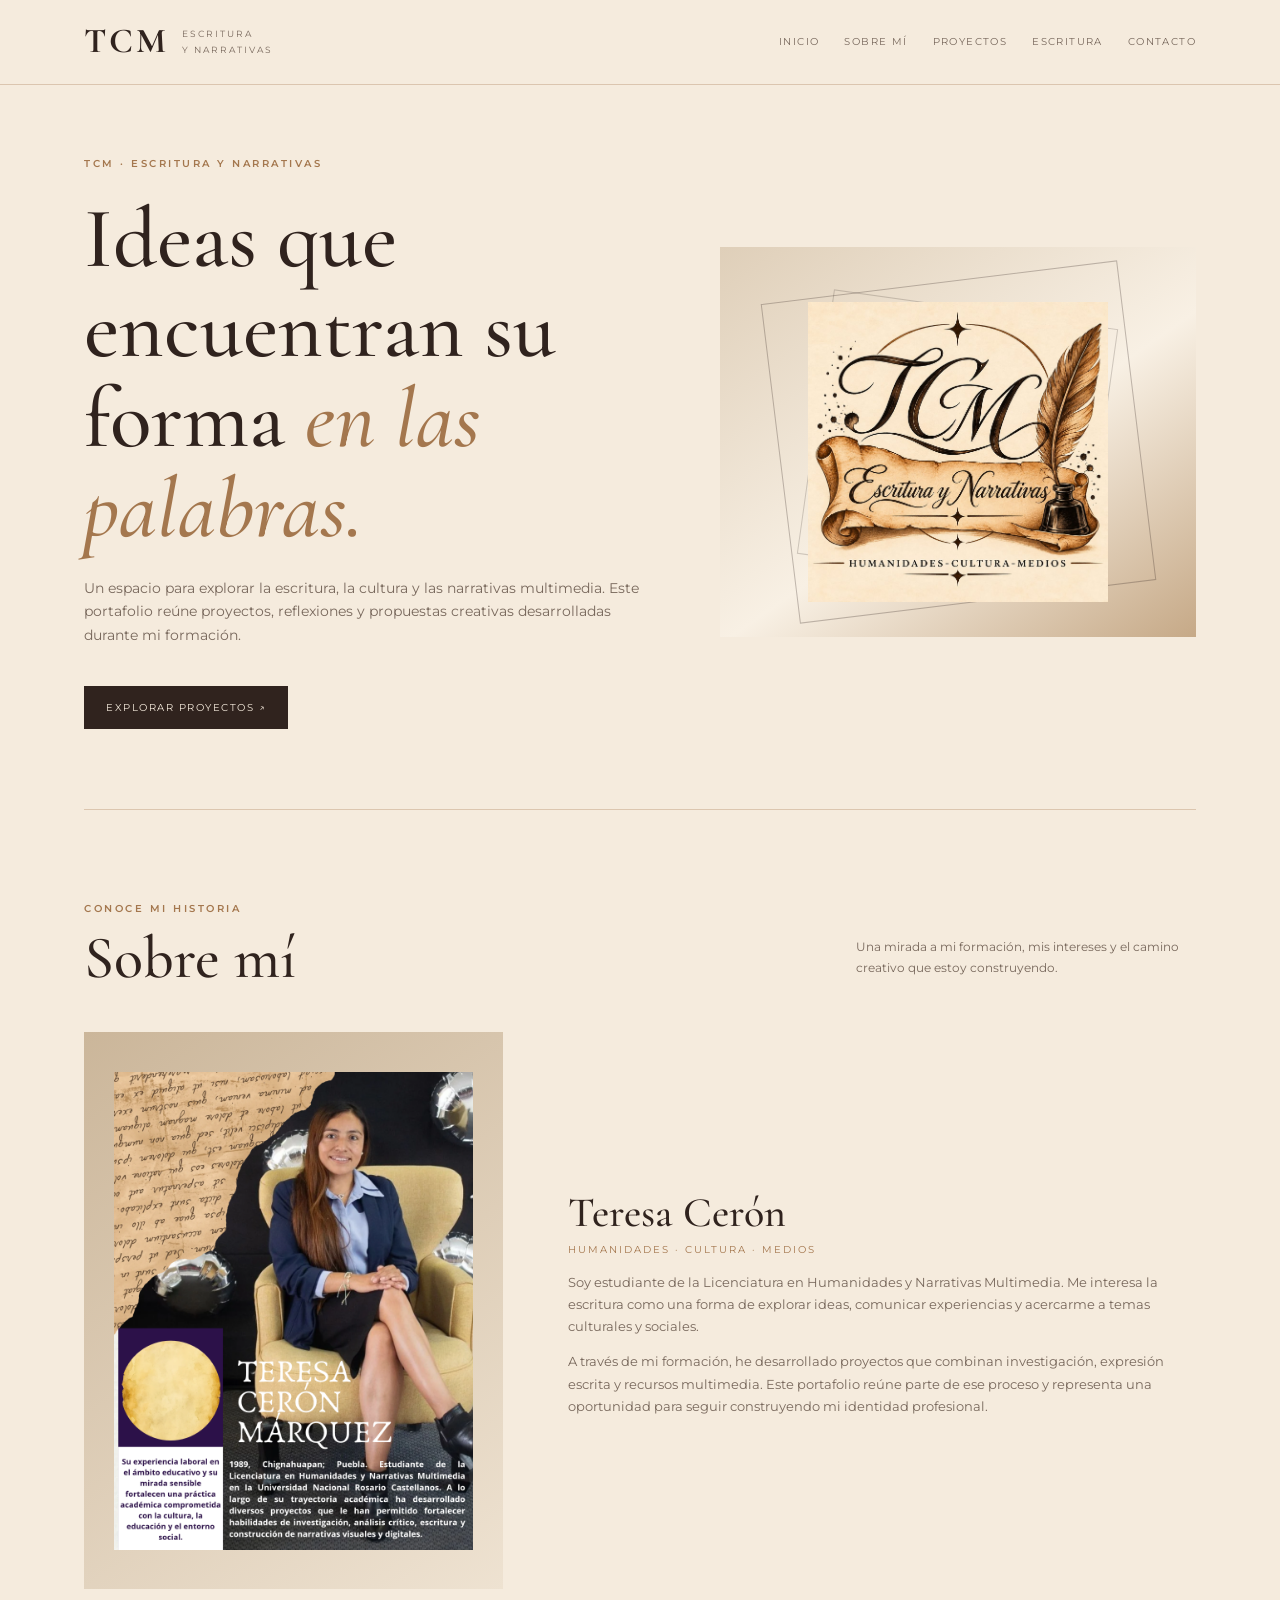
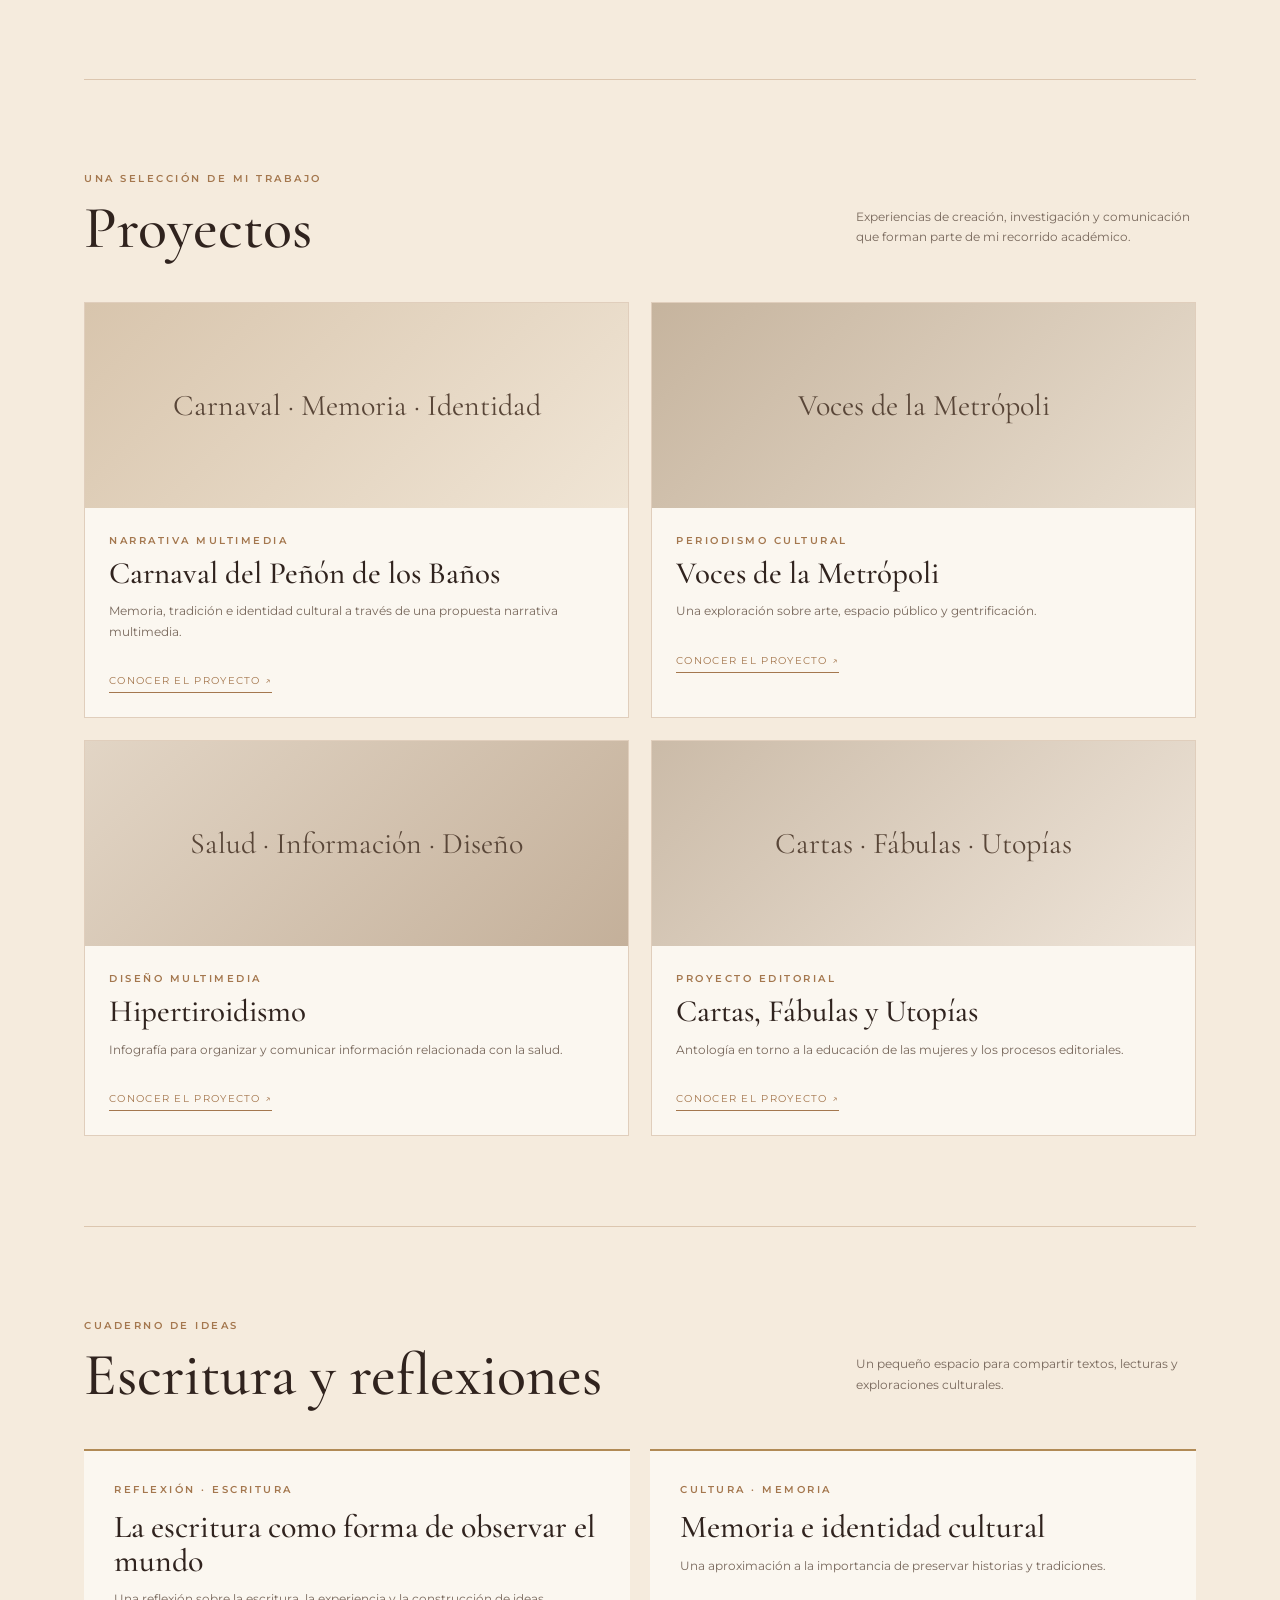
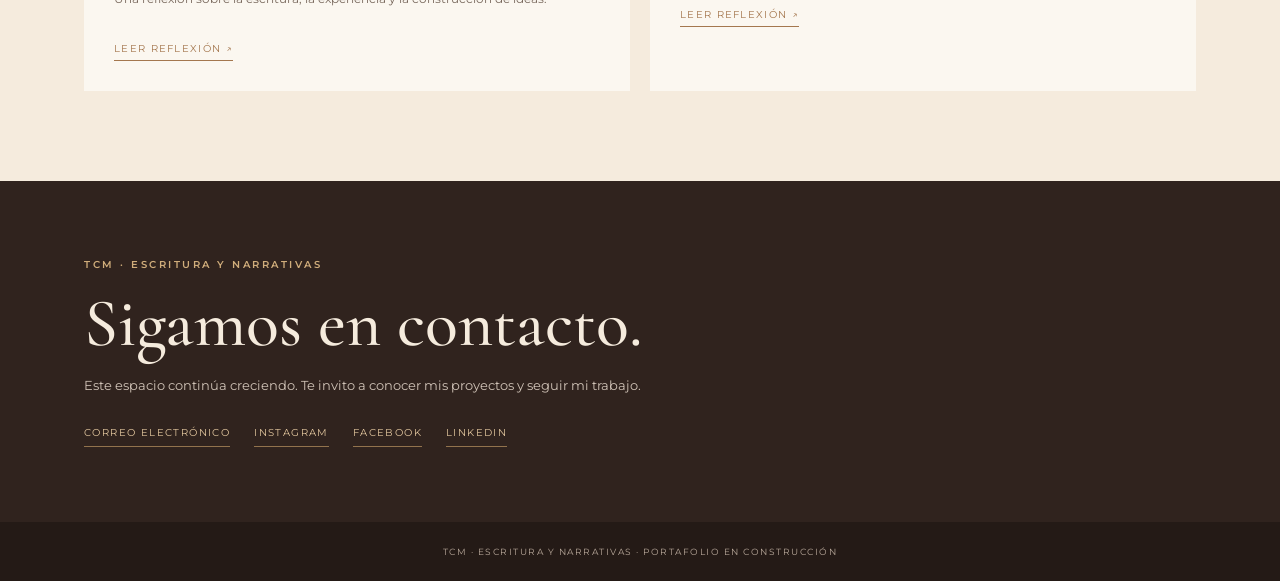
==== Index.html @ 28eb54e8 "first commit" ====
<!DOCTYPE html>
<html lang="es">
<head>
<meta charset="UTF-8">
<meta name="viewport" content="width=device-width, initial-scale=1.0">
<title>TCM | Escritura y Narrativas</title>

<link href="https://fonts.googleapis.com/css2?family=Cormorant+Garamond:wght@400;500;600;700&family=Montserrat:wght@300;400;500;600&display=swap" rel="stylesheet">

<style>
:root {
    --ivory: #F5EBDD;
    --paper: #FBF7F0;
    --ink: #30231E;
    --sepia: #A4774E;
    --gold: #B18A55;
    --muted: #78685C;
    --line: rgba(164,119,78,.32);
}

* {
    box-sizing: border-box;
}

html {
    scroll-behavior: smooth;
}

body {
    margin: 0;
    background: var(--ivory);
    color: var(--ink);
    font-family: 'Montserrat', sans-serif;
    line-height: 1.7;
}

a {
    color: inherit;
    text-decoration: none;
}

.site {
    max-width: 1180px;
    margin: auto;
    padding: 0 34px;
}

/* ENCABEZADO */

header {
    position: sticky;
    top: 0;
    z-index: 10;
    background: rgba(245,235,221,.96);
    border-bottom: 1px solid var(--line);
}

.nav {
    max-width: 1180px;
    margin: auto;
    min-height: 78px;
    padding: 12px 34px;
    display: flex;
    align-items: center;
    justify-content: space-between;
    gap: 24px;
}

.brand {
    display: flex;
    align-items: center;
    gap: 13px;
}

.monogram {
    font-family: 'Cormorant Garamond', serif;
    font-size: 35px;
    font-weight: 700;
    letter-spacing: 3px;
}

.brand small {
    display: block;
    color: var(--muted);
    font-size: 9px;
    letter-spacing: 2px;
    text-transform: uppercase;
}

nav {
    display: flex;
    gap: 25px;
    flex-wrap: wrap;
}

nav a {
    font-size: 10px;
    letter-spacing: 1.4px;
    text-transform: uppercase;
    color: var(--muted);
}

nav a:hover {
    color: var(--sepia);
}

/* PORTADA */

.hero {
    min-height: 570px;
    display: grid;
    grid-template-columns: 1.1fr .9fr;
    align-items: center;
    gap: 55px;
    padding: 70px 0 80px;
}

.eyebrow, .tag {
    font-size: 10px;
    letter-spacing: 2.5px;
    text-transform: uppercase;
    color: var(--sepia);
    font-weight: 600;
}

h1, h2, h3 {
    font-family: 'Cormorant Garamond', serif;
    font-weight: 500;
    line-height: 1.05;
}

h1 {
    font-size: clamp(52px, 7vw, 86px);
    margin: 22px 0;
}

h1 em {
    color: var(--sepia);
}

.lead {
    max-width: 570px;
    color: var(--muted);
    font-size: 14px;
}

.button {
    display: inline-block;
    margin-top: 24px;
    padding: 13px 22px;
    background: var(--ink);
    color: var(--ivory);
    font-size: 10px;
    letter-spacing: 1.5px;
    text-transform: uppercase;
}

.button:hover {
    background: var(--sepia);
}

.hero-art {
    min-height: 390px;
    position: relative;
    display: flex;
    align-items: center;
    justify-content: center;
    background: linear-gradient(145deg,#dfcfb9,#f8f0e4 55%,#c6a987);
}

.hero-art:before {
    content: "";
    position: absolute;
    width: 75%;
    height: 82%;
    border: 1px solid rgba(48,35,30,.28);
    transform: rotate(-7deg);
}

.hero-art:after {
    content: "";
    position: absolute;
    width: 60%;
    height: 68%;
    border: 1px solid rgba(48,35,30,.2);
    transform: rotate(8deg);
}

.art-copy {
    position: relative;
    z-index: 1;
    text-align: center;
    font-family: 'Cormorant Garamond', serif;
}

.art-copy strong {
    display: block;
    font-size: 86px;
    font-weight: 400;
    letter-spacing: 5px;
}

.art-copy span {
    font-size: 11px;
    letter-spacing: 4px;
    text-transform: uppercase;
}

/* SECCIONES */

section {
    padding: 90px 0;
    border-top: 1px solid var(--line);
    scroll-margin-top: 90px;
}

.section-head {
    display: flex;
    align-items: end;
    justify-content: space-between;
    gap: 25px;
    margin-bottom: 42px;
}

.section-head h2 {
    font-size: 60px;
    margin: 10px 0 0;
}

.section-note {
    max-width: 340px;
    color: var(--muted);
    font-size: 12px;
}

/* SOBRE MI */

.about-grid {
    display: grid;
    grid-template-columns: .8fr 1.2fr;
    gap: 65px;
    align-items: center;
}

.portrait {
    min-height: 350px;
    background: linear-gradient(145deg,#cbb69a,#eee2d1);
    display: grid;
    place-items: center;
    text-align: center;
    padding: 30px;
    color: #6c5541;
}

.portrait span {
    font-family: 'Cormorant Garamond', serif;
    font-size: 32px;
}

.portrait small {
    display: block;
    font-size: 9px;
    letter-spacing: 2px;
    text-transform: uppercase;
}

.about-copy h3 {
    font-size: 42px;
    margin: 0 0 6px;
}

.about-copy .role {
    font-size: 10px;
    letter-spacing: 2px;
    text-transform: uppercase;
    color: var(--sepia);
}

.about-copy p {
    font-size: 13px;
    color: var(--muted);
}

/* PROYECTOS */

.projects {
    display: grid;
    grid-template-columns: repeat(2,1fr);
    gap: 22px;
}

.project {
    background: var(--paper);
    border: 1px solid var(--line);
    transition: .25s;
}

.project:hover {
    transform: translateY(-5px);
    box-shadow: 0 14px 35px rgba(48,35,30,.08);
}

.project-image {
    height: 205px;
    display: grid;
    place-items: center;
    text-align: center;
    padding: 20px;
    background: linear-gradient(135deg,#d8c5ad,#f0e5d5);
    color: #594638;
}

.project:nth-child(2) .project-image {
    background: linear-gradient(135deg,#c6b49e,#e8ddce);
}

.project:nth-child(3) .project-image {
    background: linear-gradient(135deg,#e2d5c5,#c4b09a);
}

.project:nth-child(4) .project-image {
    background: linear-gradient(135deg,#cbbba8,#eee4d8);
}

.project-image span {
    font-family: 'Cormorant Garamond', serif;
    font-size: 30px;
}

.project-body {
    padding: 24px;
}

.project-body h3 {
    font-size: 31px;
    margin: 8px 0;
}

.project-body p {
    font-size: 12px;
    color: var(--muted);
}

.project-link {
    display: inline-block;
    margin-top: 18px;
    font-size: 10px;
    letter-spacing: 1.3px;
    text-transform: uppercase;
    color: var(--sepia);
    border-bottom: 1px solid var(--sepia);
    padding-bottom: 3px;
}

/* ESCRITURA */

.writing-grid {
    display: grid;
    grid-template-columns: 1fr 1fr;
    gap: 20px;
}

.writing-card {
    padding: 30px;
    background: var(--paper);
    border-top: 2px solid var(--gold);
}

.writing-card h3 {
    font-size: 32px;
    margin: 12px 0;
}

.writing-card p {
    font-size: 12px;
    color: var(--muted);
}

/* CONTACTO */

.contact {
    background: var(--ink);
    color: var(--ivory);
    padding: 75px 0;
    border: none;
}

.contact .eyebrow {
    color: #d0ad7b;
}

.contact h2 {
    font-size: 68px;
    margin: 15px 0;
}

.contact p {
    max-width: 560px;
    color: #d1c4b8;
    font-size: 13px;
}

.contact-links {
    display: flex;
    gap: 24px;
    flex-wrap: wrap;
    margin-top: 28px;
}

.contact-links a {
    font-size: 10px;
    letter-spacing: 1.4px;
    text-transform: uppercase;
    color: #e2c69e;
    border-bottom: 1px solid #92734d;
    padding-bottom: 5px;
}

footer {
    background: #241a16;
    color: #b9a99b;
    padding: 22px 34px;
    text-align: center;
    font-size: 9px;
    letter-spacing: 1.5px;
    text-transform: uppercase;
}

/* ADAPTACION A CELULARES */

@media(max-width:760px) {

    .site {
        padding: 0 20px;
    }

    .nav {
        padding: 14px 20px;
        align-items: flex-start;
        flex-direction: column;
        gap: 12px;
    }

    nav {
        gap: 14px;
    }

    nav a {
        font-size: 9px;
    }

    .hero {
        grid-template-columns: 1fr;
        gap: 35px;
        padding-top: 55px;
    }

    .hero-art {
        min-height: 280px;
    }

    section {
        padding: 65px 0;
    }

    .section-head {
        display: block;
    }

    .section-note {
        margin-top: 15px;
    }

    .about-grid,
    .projects,
    .writing-grid {
        grid-template-columns: 1fr;
        gap: 18px;
    }

    .portrait {
        min-height: 280px;
    }

    .contact {
        padding: 60px 0;
    }

    .contact h2 {
        font-size: 48px;
    }
}
</style>
</head>

<body>

<header>
    <div class="nav">

        <a class="brand" href="#inicio">
            <span class="monogram">TCM</span>

            <span>
                <small>Escritura</small>
                <small>y Narrativas</small>
            </span>
        </a>

        <nav>
            <a href="#inicio">Inicio</a>
            <a href="#sobre-mi">Sobre mí</a>
            <a href="#proyectos">Proyectos</a>
            <a href="#escritura">Escritura</a>
            <a href="#contacto">Contacto</a>
        </nav>

    </div>
</header>

<main>

<div class="site">

    <!-- PORTADA -->

    <section class="hero" id="inicio" style="border-top:0">

        <div>

            <div class="eyebrow">
                TCM · Escritura y Narrativas
            </div>

            <h1>
                Ideas que encuentran su forma
                <em>en las palabras.</em>
            </h1>

            <p class="lead">
                Un espacio para explorar la escritura, la cultura y
                las narrativas multimedia. Este portafolio reúne
                proyectos, reflexiones y propuestas creativas
                desarrolladas durante mi formación.
            </p>

            <a class="button" href="#proyectos">
                Explorar proyectos ↗
            </a>

        </div>

        <div class="hero-art">

            <div class="art-copy">
                <img src="Logo.jpeg" alt="Logo de TCM" style="width:300px;margin-top:30px">
            </div>

        </div>

    </section>

    <!-- SOBRE MI -->

    <section id="sobre-mi">

        <div class="section-head">

            <div>
                <div class="eyebrow">Conoce mi historia</div>
                <h2>Sobre mí</h2>
            </div>

            <p class="section-note">
                Una mirada a mi formación, mis intereses y el camino
                creativo que estoy construyendo.
            </p>

        </div>

        <div class="about-grid">

            <div class="portrait">
                <div>
                    <img src="Tere.png" alt="Soy Teresa Cerón" style="width:100%;margin-top:10px">
                </div>
            </div>

            <div class="about-copy">

                <h3>Teresa Cerón</h3>

                <div class="role">
                    Humanidades · Cultura · Medios
                </div>

                <p>
                    Soy estudiante de la Licenciatura en Humanidades
                    y Narrativas Multimedia. Me interesa la escritura
                    como una forma de explorar ideas, comunicar
                    experiencias y acercarme a temas culturales y sociales.
                </p>

                <p>
                    A través de mi formación, he desarrollado proyectos
                    que combinan investigación, expresión escrita y
                    recursos multimedia. Este portafolio reúne parte
                    de ese proceso y representa una oportunidad para
                    seguir construyendo mi identidad profesional.
                </p>

            </div>

        </div>

    </section>

    <!-- PROYECTOS -->

    <section id="proyectos">

        <div class="section-head">

            <div>
                <div class="eyebrow">Una selección de mi trabajo</div>
                <h2>Proyectos</h2>
            </div>

            <p class="section-note">
                Experiencias de creación, investigación y comunicación
                que forman parte de mi recorrido académico.
            </p>

        </div>

        <div class="projects">

            <article class="project">

                <div class="project-image">
                    <span>Carnaval · Memoria · Identidad</span>
                </div>

                <div class="project-body">

                    <div class="tag">Narrativa multimedia</div>

                    <h3>Carnaval del Peñón de los Baños</h3>

                    <p>
                        Memoria, tradición e identidad cultural a través
                        de una propuesta narrativa multimedia.
                    </p>

                    <a class="project-link" href="#contacto">
                        Conocer el proyecto ↗
                    </a>

                </div>

            </article>

            <article class="project">

                <div class="project-image">
                    <span>Voces de la Metrópoli</span>
                </div>

                <div class="project-body">

                    <div class="tag">Periodismo cultural</div>

                    <h3>Voces de la Metrópoli</h3>

                    <p>
                        Una exploración sobre arte, espacio público
                        y gentrificación.
                    </p>

                    <a class="project-link" href="#contacto">
                        Conocer el proyecto ↗
                    </a>

                </div>

            </article>

            <article class="project">

                <div class="project-image">
                    <span>Salud · Información · Diseño</span>
                </div>

                <div class="project-body">

                    <div class="tag">Diseño multimedia</div>

                    <h3>Hipertiroidismo</h3>

                    <p>
                        Infografía para organizar y comunicar información
                        relacionada con la salud.
                    </p>

                    <a class="project-link" href="#contacto">
                        Conocer el proyecto ↗
                    </a>

                </div>

            </article>

            <article class="project">

                <div class="project-image">
                    <span>Cartas · Fábulas · Utopías</span>
                </div>

                <div class="project-body">

                    <div class="tag">Proyecto editorial</div>

                    <h3>Cartas, Fábulas y Utopías</h3>

                    <p>
                        Antología en torno a la educación de las mujeres
                        y los procesos editoriales.
                    </p>

                    <a class="project-link" href="#contacto">
                        Conocer el proyecto ↗
                    </a>

                </div>

            </article>

        </div>

    </section>

    <!-- ESCRITURA -->

    <section id="escritura">

        <div class="section-head">

            <div>
                <div class="eyebrow">Cuaderno de ideas</div>
                <h2>Escritura y reflexiones</h2>
            </div>

            <p class="section-note">
                Un pequeño espacio para compartir textos, lecturas
                y exploraciones culturales.
            </p>

        </div>

        <div class="writing-grid">

            <article class="writing-card">

                <div class="tag">Reflexión · Escritura</div>

                <h3>
                    La escritura como forma de observar el mundo
                </h3>

                <p>
                    Una reflexión sobre la escritura, la experiencia
                    y la construcción de ideas.
                </p>

                <a class="project-link" href="#contacto">
                    Leer reflexión ↗
                </a>

            </article>

            <article class="writing-card">

                <div class="tag">Cultura · Memoria</div>

                <h3>Memoria e identidad cultural</h3>

                <p>
                    Una aproximación a la importancia de preservar
                    historias y tradiciones.
                </p>

                <a class="project-link" href="#contacto">
                    Leer reflexión ↗
                </a>

            </article>

        </div>

    </section>

</div>

<!-- CONTACTO -->

<section class="contact" id="contacto">

    <div class="site">

        <div class="eyebrow">
            TCM · Escritura y Narrativas
        </div>

        <h2>Sigamos en contacto.</h2>

        <p>
            Este espacio continúa creciendo. Te invito a conocer
            mis proyectos y seguir mi trabajo.
        </p>

        <div class="contact-links">

            <a href="mailto:tu-correo@ejemplo.com">
                Correo electrónico
            </a>

            <a href="https://www.instagram.com/tc.escrituraynarrativas?obrf=aGNmbGFueHA2bThx" target="_blank">
                Instagram
            </a>

            <a href="https://www.facebook.com/share/1CXca2A3w5/" target="_blank">
                Facebook
            </a>

            <a href="https://www.linkedin.com/in/tcm-escritura-y-narrativas-05722b448" target="_blank">
                LinkedIn
            </a>

        </div>

    </div>

</section>

</main>

<footer>
    TCM · Escritura y Narrativas · Portafolio en construcción
</footer>

</body>
</html>
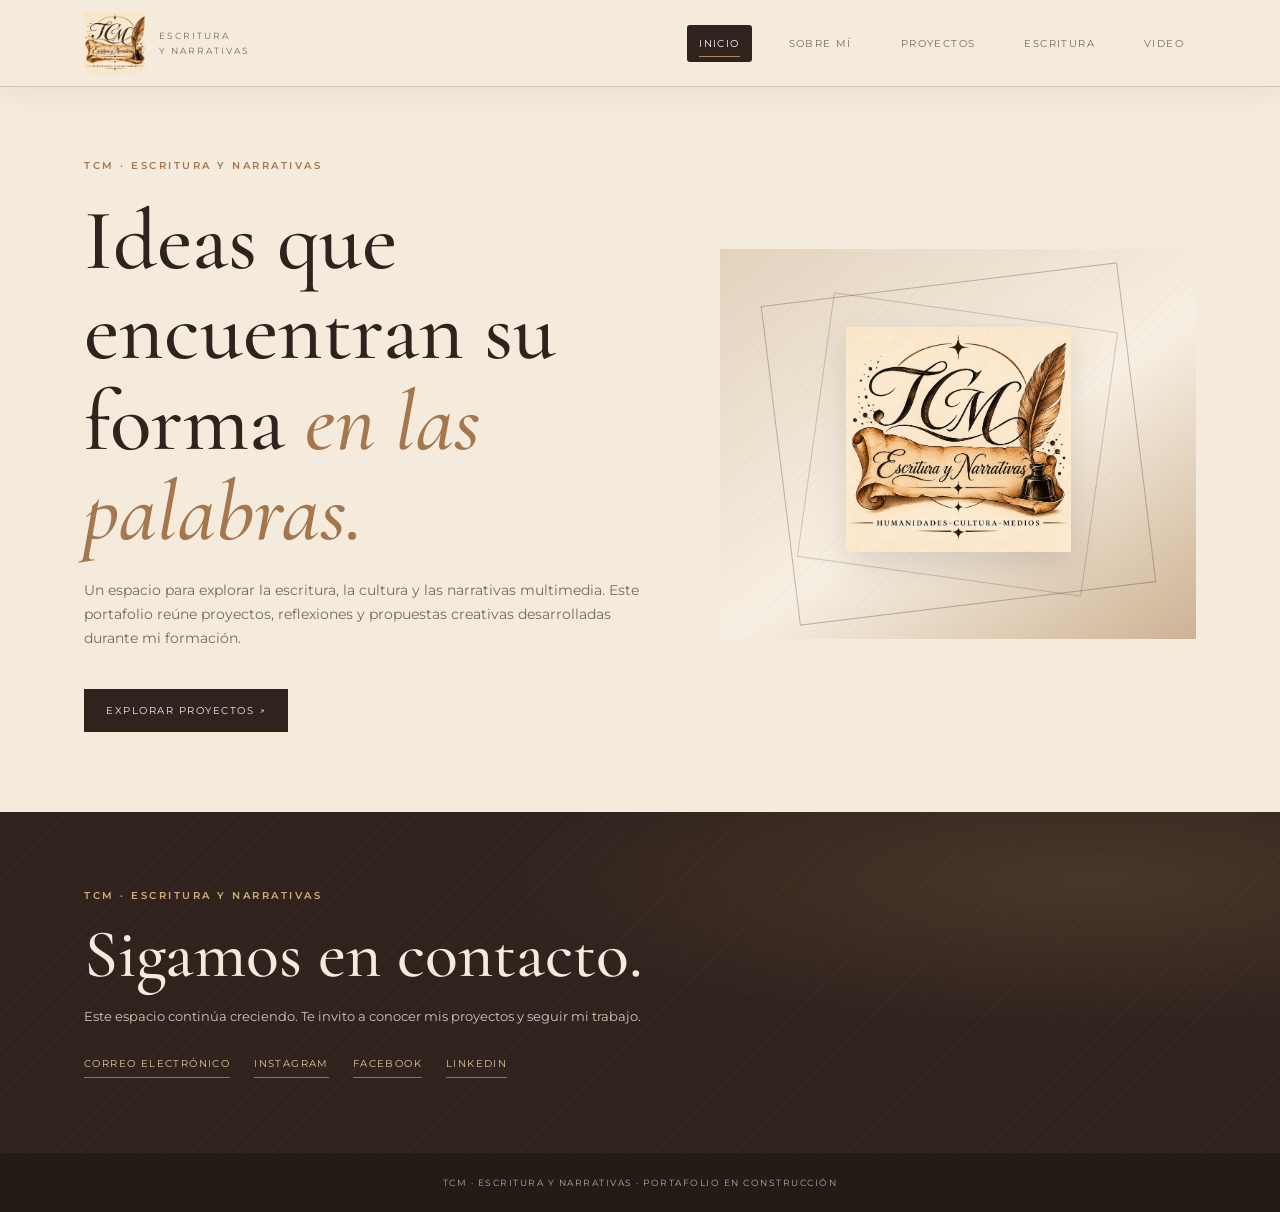
==== commit e67c550d: "UPDATE PAGE" ====
--- a/Index.html
+++ b/Index.html
@@ -7,516 +7,26 @@
 <title>TCM | Escritura y Narrativas</title>
 
 <link href="https://fonts.googleapis.com/css2?family=Cormorant+Garamond:wght@400;500;600;700&family=Montserrat:wght@300;400;500;600&display=swap" rel="stylesheet">
-
-<style>
-:root {
-    --ivory: #F5EBDD;
-    --paper: #FBF7F0;
-    --ink: #30231E;
-    --sepia: #A4774E;
-    --gold: #B18A55;
-    --muted: #78685C;
-    --line: rgba(164,119,78,.32);
-}
-
-* {
-    box-sizing: border-box;
-}
-
-html {
-    scroll-behavior: smooth;
-}
-
-body {
-    margin: 0;
-    background: var(--ivory);
-    color: var(--ink);
-    font-family: 'Montserrat', sans-serif;
-    line-height: 1.7;
-}
-
-a {
-    color: inherit;
-    text-decoration: none;
-}
-
-.site {
-    max-width: 1180px;
-    margin: auto;
-    padding: 0 34px;
-}
-
-/* ENCABEZADO */
-
-header {
-    position: sticky;
-    top: 0;
-    z-index: 10;
-    background: rgba(245,235,221,.96);
-    border-bottom: 1px solid var(--line);
-}
-
-.nav {
-    max-width: 1180px;
-    margin: auto;
-    min-height: 78px;
-    padding: 12px 34px;
-    display: flex;
-    align-items: center;
-    justify-content: space-between;
-    gap: 24px;
-}
-
-.brand {
-    display: flex;
-    align-items: center;
-    gap: 13px;
-}
-
-.monogram {
-    font-family: 'Cormorant Garamond', serif;
-    font-size: 35px;
-    font-weight: 700;
-    letter-spacing: 3px;
-}
-
-.brand small {
-    display: block;
-    color: var(--muted);
-    font-size: 9px;
-    letter-spacing: 2px;
-    text-transform: uppercase;
-}
-
-nav {
-    display: flex;
-    gap: 25px;
-    flex-wrap: wrap;
-}
-
-nav a {
-    font-size: 10px;
-    letter-spacing: 1.4px;
-    text-transform: uppercase;
-    color: var(--muted);
-}
-
-nav a:hover {
-    color: var(--sepia);
-}
-
-/* PORTADA */
-
-.hero {
-    min-height: 570px;
-    display: grid;
-    grid-template-columns: 1.1fr .9fr;
-    align-items: center;
-    gap: 55px;
-    padding: 70px 0 80px;
-}
-
-.eyebrow, .tag {
-    font-size: 10px;
-    letter-spacing: 2.5px;
-    text-transform: uppercase;
-    color: var(--sepia);
-    font-weight: 600;
-}
-
-h1, h2, h3 {
-    font-family: 'Cormorant Garamond', serif;
-    font-weight: 500;
-    line-height: 1.05;
-}
-
-h1 {
-    font-size: clamp(52px, 7vw, 86px);
-    margin: 22px 0;
-}
-
-h1 em {
-    color: var(--sepia);
-}
-
-.lead {
-    max-width: 570px;
-    color: var(--muted);
-    font-size: 14px;
-}
-
-.button {
-    display: inline-block;
-    margin-top: 24px;
-    padding: 13px 22px;
-    background: var(--ink);
-    color: var(--ivory);
-    font-size: 10px;
-    letter-spacing: 1.5px;
-    text-transform: uppercase;
-}
-
-.button:hover {
-    background: var(--sepia);
-}
-
-.hero-art {
-    min-height: 390px;
-    position: relative;
-    display: flex;
-    align-items: center;
-    justify-content: center;
-    background: linear-gradient(145deg,#dfcfb9,#f8f0e4 55%,#c6a987);
-}
-
-.hero-art:before {
-    content: "";
-    position: absolute;
-    width: 75%;
-    height: 82%;
-    border: 1px solid rgba(48,35,30,.28);
-    transform: rotate(-7deg);
-}
-
-.hero-art:after {
-    content: "";
-    position: absolute;
-    width: 60%;
-    height: 68%;
-    border: 1px solid rgba(48,35,30,.2);
-    transform: rotate(8deg);
-}
-
-.art-copy {
-    position: relative;
-    z-index: 1;
-    text-align: center;
-    font-family: 'Cormorant Garamond', serif;
-}
-
-.art-copy strong {
-    display: block;
-    font-size: 86px;
-    font-weight: 400;
-    letter-spacing: 5px;
-}
-
-.art-copy span {
-    font-size: 11px;
-    letter-spacing: 4px;
-    text-transform: uppercase;
-}
-
-/* SECCIONES */
-
-section {
-    padding: 90px 0;
-    border-top: 1px solid var(--line);
-    scroll-margin-top: 90px;
-}
-
-.section-head {
-    display: flex;
-    align-items: end;
-    justify-content: space-between;
-    gap: 25px;
-    margin-bottom: 42px;
-}
-
-.section-head h2 {
-    font-size: 60px;
-    margin: 10px 0 0;
-}
-
-.section-note {
-    max-width: 340px;
-    color: var(--muted);
-    font-size: 12px;
-}
-
-/* SOBRE MI */
-
-.about-grid {
-    display: grid;
-    grid-template-columns: .8fr 1.2fr;
-    gap: 65px;
-    align-items: center;
-}
-
-.portrait {
-    min-height: 350px;
-    background: linear-gradient(145deg,#cbb69a,#eee2d1);
-    display: grid;
-    place-items: center;
-    text-align: center;
-    padding: 30px;
-    color: #6c5541;
-}
-
-.portrait span {
-    font-family: 'Cormorant Garamond', serif;
-    font-size: 32px;
-}
-
-.portrait small {
-    display: block;
-    font-size: 9px;
-    letter-spacing: 2px;
-    text-transform: uppercase;
-}
-
-.about-copy h3 {
-    font-size: 42px;
-    margin: 0 0 6px;
-}
-
-.about-copy .role {
-    font-size: 10px;
-    letter-spacing: 2px;
-    text-transform: uppercase;
-    color: var(--sepia);
-}
-
-.about-copy p {
-    font-size: 13px;
-    color: var(--muted);
-}
-
-/* PROYECTOS */
-
-.projects {
-    display: grid;
-    grid-template-columns: repeat(2,1fr);
-    gap: 22px;
-}
-
-.project {
-    background: var(--paper);
-    border: 1px solid var(--line);
-    transition: .25s;
-}
-
-.project:hover {
-    transform: translateY(-5px);
-    box-shadow: 0 14px 35px rgba(48,35,30,.08);
-}
-
-.project-image {
-    height: 205px;
-    display: grid;
-    place-items: center;
-    text-align: center;
-    padding: 20px;
-    background: linear-gradient(135deg,#d8c5ad,#f0e5d5);
-    color: #594638;
-}
-
-.project:nth-child(2) .project-image {
-    background: linear-gradient(135deg,#c6b49e,#e8ddce);
-}
-
-.project:nth-child(3) .project-image {
-    background: linear-gradient(135deg,#e2d5c5,#c4b09a);
-}
-
-.project:nth-child(4) .project-image {
-    background: linear-gradient(135deg,#cbbba8,#eee4d8);
-}
-
-.project-image span {
-    font-family: 'Cormorant Garamond', serif;
-    font-size: 30px;
-}
-
-.project-body {
-    padding: 24px;
-}
-
-.project-body h3 {
-    font-size: 31px;
-    margin: 8px 0;
-}
-
-.project-body p {
-    font-size: 12px;
-    color: var(--muted);
-}
-
-.project-link {
-    display: inline-block;
-    margin-top: 18px;
-    font-size: 10px;
-    letter-spacing: 1.3px;
-    text-transform: uppercase;
-    color: var(--sepia);
-    border-bottom: 1px solid var(--sepia);
-    padding-bottom: 3px;
-}
-
-/* ESCRITURA */
-
-.writing-grid {
-    display: grid;
-    grid-template-columns: 1fr 1fr;
-    gap: 20px;
-}
-
-.writing-card {
-    padding: 30px;
-    background: var(--paper);
-    border-top: 2px solid var(--gold);
-}
-
-.writing-card h3 {
-    font-size: 32px;
-    margin: 12px 0;
-}
-
-.writing-card p {
-    font-size: 12px;
-    color: var(--muted);
-}
-
-/* CONTACTO */
-
-.contact {
-    background: var(--ink);
-    color: var(--ivory);
-    padding: 75px 0;
-    border: none;
-}
-
-.contact .eyebrow {
-    color: #d0ad7b;
-}
-
-.contact h2 {
-    font-size: 68px;
-    margin: 15px 0;
-}
-
-.contact p {
-    max-width: 560px;
-    color: #d1c4b8;
-    font-size: 13px;
-}
-
-.contact-links {
-    display: flex;
-    gap: 24px;
-    flex-wrap: wrap;
-    margin-top: 28px;
-}
-
-.contact-links a {
-    font-size: 10px;
-    letter-spacing: 1.4px;
-    text-transform: uppercase;
-    color: #e2c69e;
-    border-bottom: 1px solid #92734d;
-    padding-bottom: 5px;
-}
-
-footer {
-    background: #241a16;
-    color: #b9a99b;
-    padding: 22px 34px;
-    text-align: center;
-    font-size: 9px;
-    letter-spacing: 1.5px;
-    text-transform: uppercase;
-}
-
-/* ADAPTACION A CELULARES */
-
-@media(max-width:760px) {
-
-    .site {
-        padding: 0 20px;
-    }
-
-    .nav {
-        padding: 14px 20px;
-        align-items: flex-start;
-        flex-direction: column;
-        gap: 12px;
-    }
-
-    nav {
-        gap: 14px;
-    }
-
-    nav a {
-        font-size: 9px;
-    }
-
-    .hero {
-        grid-template-columns: 1fr;
-        gap: 35px;
-        padding-top: 55px;
-    }
-
-    .hero-art {
-        min-height: 280px;
-    }
-
-    section {
-        padding: 65px 0;
-    }
-
-    .section-head {
-        display: block;
-    }
-
-    .section-note {
-        margin-top: 15px;
-    }
-
-    .about-grid,
-    .projects,
-    .writing-grid {
-        grid-template-columns: 1fr;
-        gap: 18px;
-    }
-
-    .portrait {
-        min-height: 280px;
-    }
-
-    .contact {
-        padding: 60px 0;
-    }
-
-    .contact h2 {
-        font-size: 48px;
-    }
-}
-</style>
+<link rel="stylesheet" href="css/style.css">
 </head>
 
 <body>
 
 <header>
-    <div class="nav">
-
-        <a class="brand" href="#inicio">
-            <span class="monogram">TCM</span>
-
-            <span>
-                <small>Escritura</small>
-                <small>y Narrativas</small>
-            </span>
-        </a>
-
-        <nav>
-            <a href="#inicio">Inicio</a>
-            <a href="#sobre-mi">Sobre mí</a>
-            <a href="#proyectos">Proyectos</a>
-            <a href="#escritura">Escritura</a>
-            <a href="#contacto">Contacto</a>
-        </nav>
-
-    </div>
+  <div class="nav">
+    <a class="brand" href="index.html" aria-label="Ir al inicio de TCM">
+      <img src="Logo.jpeg" alt="Logotipo de TCM" class="brand-logo">
+      <span class="brand-name"><small>Escritura</small><small>y Narrativas</small></span>
+    </a>
+    <nav aria-label="Navegación principal">
+      <a class="nav-link" data-page="inicio" href="index.html">Inicio</a>
+      <a class="nav-link" data-page="sobre-mi" href="sobre-mi.html">Sobre mí</a>
+      <a class="nav-link" data-page="proyectos" href="proyectos.html">Proyectos</a>
+      <a class="nav-link" data-page="escritura" href="escritura.html">Escritura</a>
+      <a class="nav-link" data-page="video" href="video.html">Video</a>
+      
+    </nav>
+  </div>
 </header>
 
 <main>
@@ -545,7 +55,7 @@
                 desarrolladas durante mi formación.
             </p>
 
-            <a class="button" href="#proyectos">
+            <a class="button" href="proyectos.html">
                 Explorar proyectos ↗
             </a>
 
@@ -554,252 +64,12 @@
         <div class="hero-art">
 
             <div class="art-copy">
-                <img src="Logo.jpeg" alt="Logo de TCM" style="width:300px;margin-top:30px">
+                <img src="Logo.jpeg" alt="Logo de TCM">
             </div>
 
         </div>
 
     </section>
-
-    <!-- SOBRE MI -->
-
-    <section id="sobre-mi">
-
-        <div class="section-head">
-
-            <div>
-                <div class="eyebrow">Conoce mi historia</div>
-                <h2>Sobre mí</h2>
-            </div>
-
-            <p class="section-note">
-                Una mirada a mi formación, mis intereses y el camino
-                creativo que estoy construyendo.
-            </p>
-
-        </div>
-
-        <div class="about-grid">
-
-            <div class="portrait">
-                <div>
-                    <img src="Tere.png" alt="Soy Teresa Cerón" style="width:100%;margin-top:10px">
-                </div>
-            </div>
-
-            <div class="about-copy">
-
-                <h3>Teresa Cerón</h3>
-
-                <div class="role">
-                    Humanidades · Cultura · Medios
-                </div>
-
-                <p>
-                    Soy estudiante de la Licenciatura en Humanidades
-                    y Narrativas Multimedia. Me interesa la escritura
-                    como una forma de explorar ideas, comunicar
-                    experiencias y acercarme a temas culturales y sociales.
-                </p>
-
-                <p>
-                    A través de mi formación, he desarrollado proyectos
-                    que combinan investigación, expresión escrita y
-                    recursos multimedia. Este portafolio reúne parte
-                    de ese proceso y representa una oportunidad para
-                    seguir construyendo mi identidad profesional.
-                </p>
-
-            </div>
-
-        </div>
-
-    </section>
-
-    <!-- PROYECTOS -->
-
-    <section id="proyectos">
-
-        <div class="section-head">
-
-            <div>
-                <div class="eyebrow">Una selección de mi trabajo</div>
-                <h2>Proyectos</h2>
-            </div>
-
-            <p class="section-note">
-                Experiencias de creación, investigación y comunicación
-                que forman parte de mi recorrido académico.
-            </p>
-
-        </div>
-
-        <div class="projects">
-
-            <article class="project">
-
-                <div class="project-image">
-                    <span>Carnaval · Memoria · Identidad</span>
-                </div>
-
-                <div class="project-body">
-
-                    <div class="tag">Narrativa multimedia</div>
-
-                    <h3>Carnaval del Peñón de los Baños</h3>
-
-                    <p>
-                        Memoria, tradición e identidad cultural a través
-                        de una propuesta narrativa multimedia.
-                    </p>
-
-                    <a class="project-link" href="#contacto">
-                        Conocer el proyecto ↗
-                    </a>
-
-                </div>
-
-            </article>
-
-            <article class="project">
-
-                <div class="project-image">
-                    <span>Voces de la Metrópoli</span>
-                </div>
-
-                <div class="project-body">
-
-                    <div class="tag">Periodismo cultural</div>
-
-                    <h3>Voces de la Metrópoli</h3>
-
-                    <p>
-                        Una exploración sobre arte, espacio público
-                        y gentrificación.
-                    </p>
-
-                    <a class="project-link" href="#contacto">
-                        Conocer el proyecto ↗
-                    </a>
-
-                </div>
-
-            </article>
-
-            <article class="project">
-
-                <div class="project-image">
-                    <span>Salud · Información · Diseño</span>
-                </div>
-
-                <div class="project-body">
-
-                    <div class="tag">Diseño multimedia</div>
-
-                    <h3>Hipertiroidismo</h3>
-
-                    <p>
-                        Infografía para organizar y comunicar información
-                        relacionada con la salud.
-                    </p>
-
-                    <a class="project-link" href="#contacto">
-                        Conocer el proyecto ↗
-                    </a>
-
-                </div>
-
-            </article>
-
-            <article class="project">
-
-                <div class="project-image">
-                    <span>Cartas · Fábulas · Utopías</span>
-                </div>
-
-                <div class="project-body">
-
-                    <div class="tag">Proyecto editorial</div>
-
-                    <h3>Cartas, Fábulas y Utopías</h3>
-
-                    <p>
-                        Antología en torno a la educación de las mujeres
-                        y los procesos editoriales.
-                    </p>
-
-                    <a class="project-link" href="#contacto">
-                        Conocer el proyecto ↗
-                    </a>
-
-                </div>
-
-            </article>
-
-        </div>
-
-    </section>
-
-    <!-- ESCRITURA -->
-
-    <section id="escritura">
-
-        <div class="section-head">
-
-            <div>
-                <div class="eyebrow">Cuaderno de ideas</div>
-                <h2>Escritura y reflexiones</h2>
-            </div>
-
-            <p class="section-note">
-                Un pequeño espacio para compartir textos, lecturas
-                y exploraciones culturales.
-            </p>
-
-        </div>
-
-        <div class="writing-grid">
-
-            <article class="writing-card">
-
-                <div class="tag">Reflexión · Escritura</div>
-
-                <h3>
-                    La escritura como forma de observar el mundo
-                </h3>
-
-                <p>
-                    Una reflexión sobre la escritura, la experiencia
-                    y la construcción de ideas.
-                </p>
-
-                <a class="project-link" href="#contacto">
-                    Leer reflexión ↗
-                </a>
-
-            </article>
-
-            <article class="writing-card">
-
-                <div class="tag">Cultura · Memoria</div>
-
-                <h3>Memoria e identidad cultural</h3>
-
-                <p>
-                    Una aproximación a la importancia de preservar
-                    historias y tradiciones.
-                </p>
-
-                <a class="project-link" href="#contacto">
-                    Leer reflexión ↗
-                </a>
-
-            </article>
-
-        </div>
-
-    </section>
-
 </div>
 
 <!-- CONTACTO -->
@@ -821,7 +91,7 @@
 
         <div class="contact-links">
 
-            <a href="mailto:tu-correo@ejemplo.com">
+            <a href="mailto:tc.escrituraynarrativas@gmail.com">
                 Correo electrónico
             </a>
 
@@ -849,5 +119,8 @@
     TCM · Escritura y Narrativas · Portafolio en construcción
 </footer>
 
+
+<script src="js/script.js"></script>
+
 </body>
 </html>
--- a/css/style.css
+++ b/css/style.css
@@ -0,0 +1,530 @@
+/* =========================================================
+   BASE — PRIMER CÓDIGO (PRIORIDAD TOTAL: COLORES, MENÚ, FOOTER)
+   ========================================================= */
+:root {
+    --ivory: #F5EBDD;
+    --paper: #FBF7F0;
+    --ink: #30231E;
+    --sepia: #A4774E;
+    --gold: #B18A55;
+    --muted: #78685C;
+    --line: rgba(164,119,78,.32);
+    --cream-light: #FFFDF8;
+}
+
+* { box-sizing: border-box; }
+html { scroll-behavior: smooth; }
+
+body {
+    margin: 0;
+    background: var(--ivory);
+    color: var(--ink);
+    font-family: 'Montserrat', sans-serif;
+    line-height: 1.7;
+}
+
+a { color: inherit; text-decoration: none; }
+
+.site {
+    max-width: 1180px;
+    margin: auto;
+    padding: 0 34px;
+}
+
+/* ================= ENCABEZADO ================= */
+header {
+    position: sticky;
+    top: 0;
+    z-index: 10;
+    background: rgba(245,235,221,.96);
+    border-bottom: 1px solid var(--line);
+    box-shadow: 0 5px 22px rgba(48,35,30,.06);
+}
+
+.nav {
+    max-width: 1180px;
+    margin: auto;
+    min-height: 78px;
+    padding: 12px 34px;
+    display: flex;
+    align-items: center;
+    justify-content: space-between;
+    gap: 24px;
+}
+
+.brand {
+    display: flex;
+    align-items: center;
+    gap: 13px;
+    min-width: 190px;
+    transition: opacity .25s ease, transform .25s ease;
+}
+.brand:hover { opacity: .82; transform: translateY(-1px); }
+
+.monogram {
+    font-family: 'Cormorant Garamond', serif;
+    font-size: 35px;
+    font-weight: 700;
+    letter-spacing: 3px;
+}
+
+.brand small {
+    display: block;
+    color: var(--muted);
+    font-size: 9px;
+    letter-spacing: 2px;
+    text-transform: uppercase;
+}
+
+.brand-logo {
+    width: 62px;
+    height: 62px;
+    max-width: 18vw;
+    object-fit: contain;
+    display: block;
+}
+
+nav {
+    display: flex;
+    gap: 25px;
+    flex-wrap: wrap;
+}
+
+/* ---------- MENÚ: estado normal ---------- */
+nav a {
+    font-size: 10px;
+    letter-spacing: 1.4px;
+    text-transform: uppercase;
+    color: var(--muted);
+    position: relative;
+    display: inline-block;
+    padding: 10px 12px;
+    border-radius: 3px;
+    transition: color .25s ease, background .25s ease, transform .25s ease;
+}
+
+nav a::after {
+    content: "";
+    position: absolute;
+    left: 12px; right: 12px; bottom: 5px;
+    height: 1px;
+    background: var(--gold);
+    transform: scaleX(0);
+    transform-origin: center;
+    transition: transform .25s ease;
+}
+
+/* ---------- MENÚ: HOVER (cursor encima) ---------- */
+nav a:hover {
+    color: var(--cream-light);
+    background: var(--sepia);
+    transform: translateY(-2px);
+}
+nav a:hover::after { transform: scaleX(1); }
+
+/* ---------- MENÚ: ACTIVE / SELECCIONADO ---------- */
+nav a.active,
+nav a[aria-current="page"] {
+    color: var(--cream-light);
+    background: var(--ink);
+}
+nav a.active::after,
+nav a[aria-current="page"]::after {
+    transform: scaleX(1);
+    background: var(--gold);
+}
+
+/* ================= PORTADA ================= */
+.hero {
+    min-height: 570px;
+    display: grid;
+    grid-template-columns: 1.1fr .9fr;
+    align-items: center;
+    gap: 55px;
+    padding: 70px 0 80px;
+}
+
+.eyebrow, .tag {
+    font-size: 10px;
+    letter-spacing: 2.5px;
+    text-transform: uppercase;
+    color: var(--sepia);
+    font-weight: 600;
+}
+
+h1, h2, h3 {
+    font-family: 'Cormorant Garamond', serif;
+    font-weight: 500;
+    line-height: 1.05;
+    color: var(--ink);
+}
+
+h1 { font-size: clamp(52px, 7vw, 86px); margin: 22px 0; }
+h1 em { color: var(--sepia); }
+
+h2 { font-size: 38px; margin: 12px 0; }
+h3 { font-size: 27px; margin: 12px 0; }
+
+.lead {
+    max-width: 570px;
+    color: var(--muted);
+    font-size: 14px;
+}
+
+.button {
+    display: inline-block;
+    margin-top: 24px;
+    padding: 13px 22px;
+    background: var(--ink);
+    color: var(--ivory);
+    font-size: 10px;
+    letter-spacing: 1.5px;
+    text-transform: uppercase;
+    transition: background .25s ease, color .25s ease, transform .25s ease;
+}
+.button:hover {
+    background: var(--sepia);
+    transform: translateY(-3px);
+}
+
+.hero-art {
+    min-height: 390px;
+    position: relative;
+    display: flex;
+    align-items: center;
+    justify-content: center;
+    background:
+      linear-gradient(rgba(245,235,221,.15),rgba(245,235,221,.15)),
+      repeating-linear-gradient(135deg, rgba(164,119,78,.045) 0 1px, transparent 1px 7px),
+      linear-gradient(145deg,#dfcfb9,#f8f0e4 55%,#c6a987);
+    overflow: hidden;
+}
+.hero-art:before {
+    content: "";
+    position: absolute;
+    width: 75%; height: 82%;
+    border: 1px solid rgba(48,35,30,.28);
+    transform: rotate(-7deg);
+}
+.hero-art:after {
+    content: "";
+    position: absolute;
+    width: 60%; height: 68%;
+    border: 1px solid rgba(48,35,30,.2);
+    transform: rotate(8deg);
+}
+
+.art-copy {
+    position: relative;
+    z-index: 1;
+    text-align: center;
+    font-family: 'Cormorant Garamond', serif;
+}
+.art-copy strong {
+    display: block;
+    font-size: 86px;
+    font-weight: 400;
+    letter-spacing: 5px;
+}
+.art-copy span {
+    font-size: 11px;
+    letter-spacing: 4px;
+    text-transform: uppercase;
+}
+
+.hero-art img {
+    width: min(75%, 330px) !important;
+    max-height: 300px;
+    height: auto;
+    object-fit: contain;
+    filter: drop-shadow(0 12px 15px rgba(48,35,30,.13));
+    transition: transform .45s ease, filter .45s ease;
+}
+.hero-art:hover img {
+    transform: scale(1.045) rotate(-1deg);
+    filter: drop-shadow(0 18px 20px rgba(48,35,30,.2));
+}
+
+/* ================= SECCIONES ================= */
+section {
+    padding: 90px 0;
+    border-top: 1px solid var(--line);
+    scroll-margin-top: 90px;
+}
+
+.section-head {
+    display: flex;
+    align-items: end;
+    justify-content: space-between;
+    gap: 25px;
+    margin-bottom: 42px;
+}
+.section-head h2 { font-size: 60px; margin: 10px 0 0; }
+.section-note { max-width: 340px; color: var(--muted); font-size: 12px; }
+
+/* ================= SOBRE MÍ ================= */
+.about-grid {
+    display: grid;
+    grid-template-columns: .8fr 1.2fr;
+    gap: 65px;
+    align-items: center;
+}
+
+.portrait {
+    min-height: 350px;
+    background: linear-gradient(145deg,#cbb69a,#eee2d1);
+    display: grid;
+    place-items: center;
+    text-align: center;
+    padding: 30px;
+    color: #6c5541;
+    overflow: hidden;
+    transition: transform .3s ease, box-shadow .3s ease;
+}
+.portrait:hover {
+    transform: translateY(-6px);
+    box-shadow: 0 16px 34px rgba(48,35,30,.12);
+}
+.portrait span {
+    font-family: 'Cormorant Garamond', serif;
+    font-size: 32px;
+}
+.portrait small {
+    display: block;
+    font-size: 9px;
+    letter-spacing: 2px;
+    text-transform: uppercase;
+}
+.portrait img {
+    width: 100%; height: 100%;
+    max-height: 430px;
+    object-fit: cover;
+    display: block;
+}
+
+.about-copy h3 { font-size: 42px; margin: 0 0 6px; }
+.about-copy .role {
+    font-size: 10px;
+    letter-spacing: 2px;
+    text-transform: uppercase;
+    color: var(--sepia);
+}
+.about-copy p { font-size: 13px; color: var(--muted); }
+
+/* ================= PROYECTOS ================= */
+.projects {
+    display: grid;
+    grid-template-columns: repeat(2,1fr);
+    gap: 22px;
+}
+
+.project {
+    background: var(--paper);
+    border: 1px solid var(--line);
+    overflow: hidden;
+    transition: transform .3s ease, box-shadow .3s ease;
+}
+.project:hover {
+    transform: translateY(-6px);
+    box-shadow: 0 16px 34px rgba(48,35,30,.12);
+}
+
+.project-image {
+    height: 205px;
+    display: grid;
+    place-items: center;
+    text-align: center;
+    padding: 20px;
+    background: linear-gradient(135deg,#d8c5ad,#f0e5d5);
+    color: #594638;
+    position: relative;
+    overflow: hidden;
+    transition: filter .35s ease;
+}
+.project:nth-child(2) .project-image { background: linear-gradient(135deg,#c6b49e,#e8ddce); }
+.project:nth-child(3) .project-image { background: linear-gradient(135deg,#e2d5c5,#c4b09a); }
+.project:nth-child(4) .project-image { background: linear-gradient(135deg,#cbbba8,#eee4d8); }
+
+.project-image span {
+    font-family: 'Cormorant Garamond', serif;
+    font-size: 30px;
+}
+
+.project-image::after {
+    content: "VER PROYECTO";
+    position: absolute;
+    inset: auto 0 0;
+    padding: 12px;
+    color: var(--cream-light);
+    background: rgba(48,35,30,.82);
+    font: 600 9px 'Montserrat', sans-serif;
+    letter-spacing: 2px;
+    text-align: center;
+    opacity: 0;
+    transform: translateY(100%);
+    transition: opacity .3s ease, transform .3s ease;
+}
+.project:hover .project-image::after {
+    opacity: 1;
+    transform: translateY(0);
+}
+.project:hover .project-image { filter: saturate(1.12); }
+
+.project-body { padding: 24px; }
+.project-body h3 { font-size: 31px; margin: 8px 0; }
+.project-body p { font-size: 12px; color: var(--muted); }
+
+.project-link {
+    display: inline-block;
+    margin-top: 18px;
+    font-size: 10px;
+    letter-spacing: 1.3px;
+    text-transform: uppercase;
+    color: var(--sepia);
+    border-bottom: 1px solid var(--sepia);
+    padding-bottom: 3px;
+    transition: color .25s ease, letter-spacing .25s ease;
+}
+.project-link:hover {
+    color: var(--gold);
+    letter-spacing: 1.7px;
+}
+
+/* ================= ESCRITURA ================= */
+.writing-grid {
+    display: grid;
+    grid-template-columns: 1fr 1fr;
+    gap: 20px;
+}
+
+.writing-card {
+    padding: 30px;
+    background: var(--paper);
+    border-top: 2px solid var(--gold);
+    overflow: hidden;
+    transition: transform .3s ease, box-shadow .3s ease;
+}
+.writing-card:hover {
+    transform: translateY(-6px);
+    box-shadow: 0 16px 34px rgba(48,35,30,.12);
+}
+.writing-card h3 { font-size: 32px; margin: 12px 0; }
+.writing-card p { font-size: 12px; color: var(--muted); }
+
+/* ================= VIDEO ================= */
+.video-section {
+    background: linear-gradient(135deg, rgba(233,220,203,.72), rgba(251,247,240,.92));
+    border-top: 1px solid var(--line);
+    border-bottom: 1px solid var(--line);
+}
+.video-frame {
+    position: relative;
+    width: 100%;
+    max-width: 900px;
+    margin: 0 auto;
+    aspect-ratio: 16 / 9;
+    overflow: hidden;
+    background: #241a16;
+    border: 9px solid var(--paper);
+    box-shadow: 0 18px 40px rgba(48,35,30,.14);
+}
+.video-frame iframe {
+    position: absolute;
+    inset: 0;
+    width: 100%; height: 100%;
+    border: 0;
+}
+.video-caption {
+    max-width: 760px;
+    margin: 20px auto 0;
+    text-align: center;
+    color: var(--muted);
+    font-size: 12px;
+}
+
+/* ================= CONTACTO ================= */
+.contact {
+    background:
+      radial-gradient(ellipse at 85% 20%, rgba(177,138,85,.18), transparent 38%),
+      repeating-linear-gradient(135deg, rgba(255,255,255,.018) 0 1px, transparent 1px 8px),
+      var(--ink);
+    color: var(--ivory);
+    padding: 75px 0;
+    border: none;
+}
+.contact .eyebrow { color: #d0ad7b; }
+.contact h2 { font-size: 68px; margin: 15px 0; color: var(--ivory); }
+.contact p { max-width: 560px; color: #d1c4b8; font-size: 13px; }
+
+.contact-links {
+    display: flex;
+    gap: 24px;
+    flex-wrap: wrap;
+    margin-top: 28px;
+}
+.contact-links a {
+    font-size: 10px;
+    letter-spacing: 1.4px;
+    text-transform: uppercase;
+    color: #e2c69e;
+    border-bottom: 1px solid #92734d;
+    padding-bottom: 5px;
+    transition: color .25s ease, transform .25s ease;
+}
+.contact-links a:hover {
+    color: #fff1d8;
+    transform: translateY(-3px);
+}
+
+/* ================= FOOTER ================= */
+footer {
+    background: #241a16;
+    color: #b9a99b;
+    padding: 22px 34px;
+    text-align: center;
+    font-size: 9px;
+    letter-spacing: 1.5px;
+    text-transform: uppercase;
+}
+
+/* ================= RESPONSIVE ================= */
+@media (max-width:760px) {
+    .site { padding: 0 20px; }
+
+    .nav {
+        padding: 14px 20px;
+        align-items: center;
+        flex-direction: column;
+        gap: 12px;
+    }
+    nav { gap: 5px; width: 100%; justify-content: center; }
+    nav a { font-size: 9px; padding: 9px 8px; }
+    nav a::after { left: 8px; right: 8px; }
+
+    .brand-logo { width: 50px; height: 50px; }
+
+    .hero {
+        grid-template-columns: 1fr;
+        gap: 35px;
+        padding-top: 55px;
+    }
+    .hero-art { min-height: 280px; }
+
+    section { padding: 65px 0; }
+    .section-head { display: block; }
+    .section-note { margin-top: 15px; }
+
+    .about-grid,
+    .projects,
+    .writing-grid {
+        grid-template-columns: 1fr;
+        gap: 18px;
+    }
+
+    .portrait { min-height: 280px; }
+
+    .contact { padding: 60px 0; }
+    .contact h2 { font-size: 48px; }
+
+    .video-frame { border-width: 5px; }
+}
